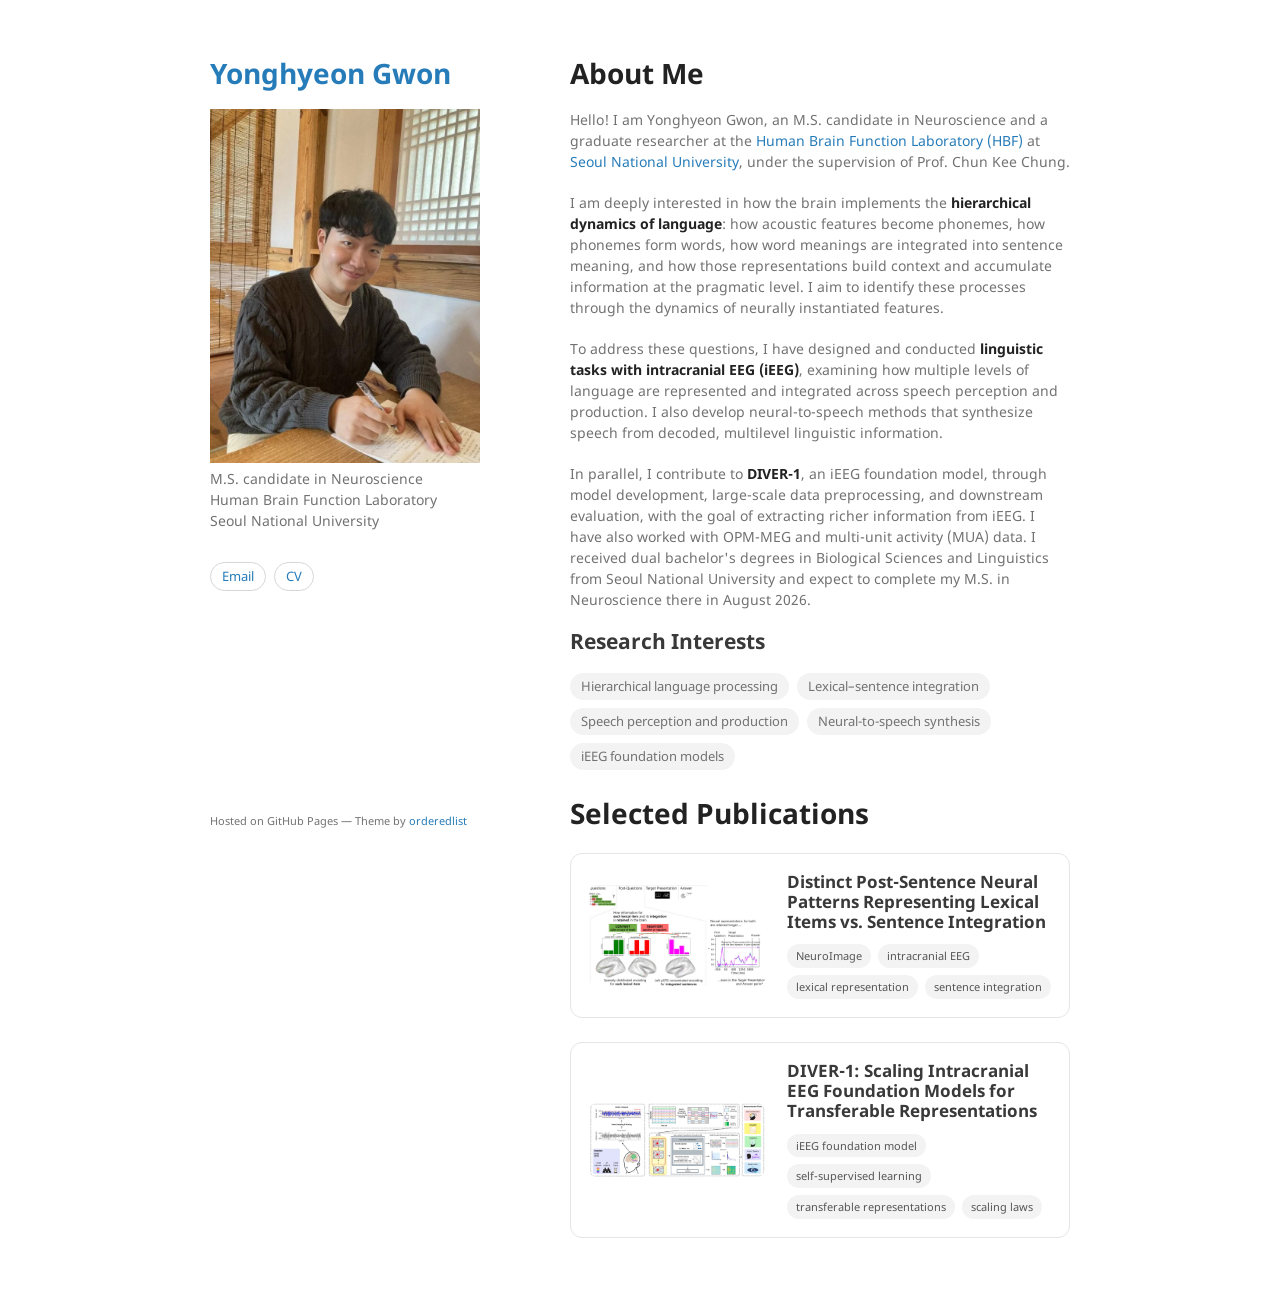
==== index.html @ faea263f "Publish Yonghyeon Gwon CV website Preserve the reference Minimal layout while adding the approved pr" ====
<!DOCTYPE html>
<html lang="en-US">
  <head>
    <meta charset="UTF-8">
    <meta http-equiv="X-UA-Compatible" content="IE=edge">
    <meta name="viewport" content="width=device-width, initial-scale=1">
    <title>About Me | Yonghyeon Gwon</title>
    <link rel="stylesheet" href="style.css">
  </head>
  <body>
    <div class="wrapper">
      <header>
        <h1><a href="/">Yonghyeon Gwon</a></h1>
        <img src="profile.jpg" alt="Logo">
        <p>M.S. candidate in Neuroscience<br>
        Human Brain Function Laboratory<br>
        Seoul National University<br><br>
        <span class="sidebar-links">
          <a href="mailto:gyh0321@snu.ac.kr">Email</a>
          <a href="Yonghyeon_Gwon_CV.pdf" target="_blank" rel="noopener noreferrer">CV</a>
        </span></p>
      </header>
      <section><h1>About Me</h1>
<p>Hello! I am Yonghyeon Gwon, an M.S. candidate in Neuroscience and a graduate researcher at the <a href="https://www.hbf.re.kr/">Human Brain Function Laboratory (HBF)</a> at <a href="https://en.snu.ac.kr/">Seoul National University</a>, under the supervision of Prof. Chun Kee Chung.</p>
<p>I am deeply interested in how the brain implements the <strong>hierarchical dynamics of language</strong>: how acoustic features become phonemes, how phonemes form words, how word meanings are integrated into sentence meaning, and how those representations build context and accumulate information at the pragmatic level. I aim to identify these processes through the dynamics of neurally instantiated features.</p>
<p>To address these questions, I have designed and conducted <strong>linguistic tasks with intracranial EEG (iEEG)</strong>, examining how multiple levels of language are represented and integrated across speech perception and production. I also develop neural-to-speech methods that synthesize speech from decoded, multilevel linguistic information.</p>
<p>In parallel, I contribute to <strong>DIVER-1</strong>, an iEEG foundation model, through model development, large-scale data preprocessing, and downstream evaluation, with the goal of extracting richer information from iEEG. I have also worked with OPM-MEG and multi-unit activity (MUA) data. I received dual bachelor&#39;s degrees in Biological Sciences and Linguistics from Seoul National University and expect to complete my M.S. in Neuroscience there in August 2026.</p>
<h2>Research Interests</h2>
<div class="interest-tags">
  <span>Hierarchical language processing</span>
  <span>Lexical–sentence integration</span>
  <span>Speech perception and production</span>
  <span>Neural-to-speech synthesis</span>
  <span>iEEG foundation models</span>
</div>

<h1>Selected Publications</h1>
<div class="project-card" onclick="location.href='https://www.sciencedirect.com/science/article/pii/S1053811926000212'">
  <img src="neuroimage-graphical-abstract.jpg" alt="Graphical abstract for the NeuroImage study" class="project-thumb">
  <div class="project-info">
    <h2>Distinct Post-Sentence Neural Patterns Representing Lexical Items vs. Sentence Integration</h2>
    <div class="project-keywords">
      <span>NeuroImage</span>
      <span>intracranial EEG</span>
      <span>lexical representation</span>
      <span>sentence integration</span>
    </div>
  </div>
</div>

<div class="project-card" onclick="location.href='https://arxiv.org/abs/2512.19097'">
  <img src="diver1-architecture.jpg" alt="DIVER-1 architecture and evaluation pipeline" class="project-thumb">
  <div class="project-info">
    <h2>DIVER-1: Scaling Intracranial EEG Foundation Models for Transferable Representations</h2>
    <div class="project-keywords">
      <span>iEEG foundation model</span>
      <span>self-supervised learning</span>
      <span>transferable representations</span>
      <span>scaling laws</span>
    </div>
  </div>
</div>
</section>
      <footer>
        <p><small>Hosted on GitHub Pages &mdash; Theme by <a href="https://github.com/orderedlist">orderedlist</a></small></p>
      </footer>
    </div>
  </body>
</html>
---- style.css ----
@font-face{font-family:'Noto Sans';font-weight:400;font-style:normal;src:url("../fonts/Noto-Sans-regular/Noto-Sans-regular.eot");src:url("../fonts/Noto-Sans-regular/Noto-Sans-regular.eot?#iefix") format("embedded-opentype"),local("Noto Sans"),local("Noto-Sans-regular"),url("[data-uri]") format("woff2"),url("../fonts/Noto-Sans-regular/Noto-Sans-regular.woff") format("woff"),url("../fonts/Noto-Sans-regular/Noto-Sans-regular.ttf") format("truetype"),url("../fonts/Noto-Sans-regular/Noto-Sans-regular.svg#NotoSans") format("svg")}@font-face{font-family:'Noto Sans';font-weight:700;font-style:normal;src:url("../fonts/Noto-Sans-700/Noto-Sans-700.eot");src:url("../fonts/Noto-Sans-700/Noto-Sans-700.eot?#iefix") format("embedded-opentype"),local("Noto Sans Bold"),local("Noto-Sans-700"),url("[data-uri]") format("woff2"),url("../fonts/Noto-Sans-700/Noto-Sans-700.woff") format("woff"),url("../fonts/Noto-Sans-700/Noto-Sans-700.ttf") format("truetype"),url("../fonts/Noto-Sans-700/Noto-Sans-700.svg#NotoSans") format("svg")}@font-face{font-family:'Noto Sans';font-weight:400;font-style:italic;src:url("../fonts/Noto-Sans-italic/Noto-Sans-italic.eot");src:url("../fonts/Noto-Sans-italic/Noto-Sans-italic.eot?#iefix") format("embedded-opentype"),local("Noto Sans Italic"),local("Noto-Sans-italic"),url("[data-uri]") format("woff2"),url("../fonts/Noto-Sans-italic/Noto-Sans-italic.woff") format("woff"),url("../fonts/Noto-Sans-italic/Noto-Sans-italic.ttf") format("truetype"),url("../fonts/Noto-Sans-italic/Noto-Sans-italic.svg#NotoSans") format("svg")}@font-face{font-family:'Noto Sans';font-weight:700;font-style:italic;src:url("../fonts/Noto-Sans-700italic/Noto-Sans-700italic.eot");src:url("../fonts/Noto-Sans-700italic/Noto-Sans-700italic.eot?#iefix") format("embedded-opentype"),local("Noto Sans Bold Italic"),local("Noto-Sans-700italic"),url("[data-uri]") format("woff2"),url("../fonts/Noto-Sans-700italic/Noto-Sans-700italic.woff") format("woff"),url("../fonts/Noto-Sans-700italic/Noto-Sans-700italic.ttf") format("truetype"),url("../fonts/Noto-Sans-700italic/Noto-Sans-700italic.svg#NotoSans") format("svg")}.highlight table td{padding:5px}.highlight table pre{margin:0}.highlight .cm{color:#999988;font-style:italic}.highlight .cp{color:#999999;font-weight:bold}.highlight .c1{color:#999988;font-style:italic}.highlight .cs{color:#999999;font-weight:bold;font-style:italic}.highlight .c,.highlight .cd{color:#999988;font-style:italic}.highlight .err{color:#a61717;background-color:#e3d2d2}.highlight .gd{color:#000000;background-color:#ffdddd}.highlight .ge{color:#000000;font-style:italic}.highlight .gr{color:#aa0000}.highlight .gh{color:#999999}.highlight .gi{color:#000000;background-color:#ddffdd}.highlight .go{color:#888888}.highlight .gp{color:#555555}.highlight .gs{font-weight:bold}.highlight .gu{color:#aaaaaa}.highlight .gt{color:#aa0000}.highlight .kc{color:#000000;font-weight:bold}.highlight .kd{color:#000000;font-weight:bold}.highlight .kn{color:#000000;font-weight:bold}.highlight .kp{color:#000000;font-weight:bold}.highlight .kr{color:#000000;font-weight:bold}.highlight .kt{color:#445588;font-weight:bold}.highlight .k,.highlight .kv{color:#000000;font-weight:bold}.highlight .mf{color:#009999}.highlight .mh{color:#009999}.highlight .il{color:#009999}.highlight .mi{color:#009999}.highlight .mo{color:#009999}.highlight .m,.highlight .mb,.highlight .mx{color:#009999}.highlight .sb{color:#d14}.highlight .sc{color:#d14}.highlight .sd{color:#d14}.highlight .s2{color:#d14}.highlight .se{color:#d14}.highlight .sh{color:#d14}.highlight .si{color:#d14}.highlight .sx{color:#d14}.highlight .sr{color:#009926}.highlight .s1{color:#d14}.highlight .ss{color:#990073}.highlight .s{color:#d14}.highlight .na{color:#008080}.highlight .bp{color:#999999}.highlight .nb{color:#0086B3}.highlight .nc{color:#445588;font-weight:bold}.highlight .no{color:#008080}.highlight .nd{color:#3c5d5d;font-weight:bold}.highlight .ni{color:#800080}.highlight .ne{color:#990000;font-weight:bold}.highlight .nf{color:#990000;font-weight:bold}.highlight .nl{color:#990000;font-weight:bold}.highlight .nn{color:#555555}.highlight .nt{color:#000080}.highlight .vc{color:#008080}.highlight .vg{color:#008080}.highlight .vi{color:#008080}.highlight .nv{color:#008080}.highlight .ow{color:#000000;font-weight:bold}.highlight .o{color:#000000;font-weight:bold}.highlight .w{color:#bbbbbb}.highlight{background-color:#f8f8f8}body{background-color:#fff;padding:50px;font:14px/1.5 "Noto Sans", "Helvetica Neue", Helvetica, Arial, sans-serif;color:#727272;font-weight:400}h1,h2,h3,h4,h5,h6{color:#222;margin:0 0 20px}p,ul,ol,table,pre,dl{margin:0 0 20px}h1,h2,h3{line-height:1.1}h1{font-size:28px}h2{color:#393939}h3,h4,h5,h6{color:#494949}a{color:#267CB9;text-decoration:none}a:hover,a:focus{color:#069;font-weight:bold}a small{font-size:11px;color:#777;margin-top:-0.3em;display:block}a:hover small{color:#777}.wrapper{width:860px;margin:0 auto}blockquote{border-left:1px solid #e5e5e5;margin:0;padding:0 0 0 20px;font-style:italic}code,pre{font-family:Monaco, Bitstream Vera Sans Mono, Lucida Console, Terminal, Consolas, Liberation Mono, DejaVu Sans Mono, Courier New, monospace;color:#333}pre{padding:8px 15px;background:#f8f8f8;border-radius:5px;border:1px solid #e5e5e5;overflow-x:auto}table{width:100%;border-collapse:collapse}th,td{text-align:left;padding:5px 10px;border-bottom:1px solid #e5e5e5}dt{color:#444;font-weight:700}th{color:#444}img{max-width:100%}kbd{background-color:#fafbfc;border:1px solid #c6cbd1;border-bottom-color:#959da5;border-radius:3px;box-shadow:inset 0 -1px 0 #959da5;color:#444d56;display:inline-block;font-size:11px;line-height:10px;padding:3px 5px;vertical-align:middle}header{width:270px;float:left;position:fixed;-webkit-font-smoothing:subpixel-antialiased}ul.downloads{list-style:none;height:40px;padding:0;background:#f4f4f4;border-radius:5px;border:1px solid #e0e0e0;width:270px}.downloads li{width:89px;float:left;border-right:1px solid #e0e0e0;height:40px}.downloads li:first-child a{border-radius:5px 0 0 5px}.downloads li:last-child a{border-radius:0 5px 5px 0}.downloads a{line-height:1;font-size:11px;color:#676767;display:block;text-align:center;padding-top:6px;height:34px}.downloads a:hover,.downloads a:focus{color:#675C5C;font-weight:bold}.downloads ul a:active{background-color:#f0f0f0}strong{color:#222;font-weight:700}.downloads li+li+li{border-right:none;width:89px}.downloads a strong{font-size:14px;display:block;color:#222}section{width:500px;float:right;padding-bottom:50px}small{font-size:11px}hr{border:0;background:#e5e5e5;height:1px;margin:0 0 20px}footer{width:270px;float:left;position:fixed;bottom:50px;-webkit-font-smoothing:subpixel-antialiased}@media print, screen and (max-width: 960px){div.wrapper{width:auto;margin:0}header,section,footer{float:none;position:static;width:auto}header{padding-right:320px}section{border:1px solid #e5e5e5;border-width:1px 0;padding:20px 0;margin:0 0 20px}header a small{display:inline}header ul{position:absolute;right:50px;top:52px}}@media print, screen and (max-width: 720px){body{word-wrap:break-word}header{padding:0}header ul,header p.view{position:static}pre,code{word-wrap:normal}}@media print, screen and (max-width: 480px){body{padding:15px}.downloads{width:99%}.downloads li,.downloads li+li+li{width:33%}}@media print{body{padding:0.4in;font-size:12pt;color:#444}}.logo img{max-width:200px;border-radius:50%;box-shadow:0 4px 12px rgba(0,0,0,0.3)}.project-card{display:flex;gap:18px;align-items:flex-start;margin:28px 0;padding:18px;border:1px solid #e5e5e5;border-radius:12px;background:#ffffff}.project-img{width:180px;max-width:35%;height:auto;border-radius:10px;object-fit:cover}.project-text h2{margin-top:0;margin-bottom:8px;font-size:1.25em}.project-text p{margin-bottom:8px}.project-tags{font-size:0.9em;color:#666666}@media screen and (max-width: 600px){.project-card{display:block}.project-img{width:100%;max-width:100%;margin-bottom:12px}}.profile-links{margin:18px 0 24px 0}.profile-links a{display:inline-block;margin:0 8px 8px 0;padding:6px 12px;border:1px solid #d6d6d6;border-radius:999px;font-size:0.9em;text-decoration:none}.profile-links a:hover{border-color:#777777;text-decoration:none}.project-card{display:flex;align-items:center;gap:22px;margin:24px 0;padding:18px;border:1px solid #e5e5e5;border-radius:12px;background:#ffffff;cursor:pointer;transition:box-shadow 0.15s ease, transform 0.15s ease}.project-card:hover{box-shadow:0 4px 14px rgba(0,0,0,0.08);transform:translateY(-2px)}.project-thumb{width:220px;max-width:38%;height:auto;border-radius:8px;object-fit:contain;flex-shrink:0}.project-info{flex:1}.project-info h2{margin:0 0 12px 0;font-size:1.2em;line-height:1.2}.project-keywords{display:flex;flex-wrap:wrap;gap:7px}.project-keywords span{display:inline-block;padding:5px 9px;border-radius:999px;background:#f3f3f3;font-size:0.82em;color:#555555;line-height:1.2}@media screen and (max-width: 600px){.project-card{display:block}.project-thumb{width:100%;max-width:100%;margin-bottom:14px}}.sidebar-links{display:flex;flex-wrap:wrap;gap:8px;margin-top:10px}.sidebar-links a{display:inline-block;padding:6px 11px;border:1px solid #d6d6d6;border-radius:999px;font-size:0.9em;text-decoration:none;line-height:1.2}.sidebar-links a:hover{border-color:#777777;text-decoration:none}.interest-tags{display:flex;flex-wrap:wrap;gap:8px;margin:12px 0 28px 0}.interest-tags span{display:inline-block;padding:6px 11px;border-radius:999px;background:#f3f3f3;font-size:0.9em;line-height:1.2}.project-full-img{width:100%;max-width:900px;display:block;margin:20px 0 28px 0;border-radius:12px;border:1px solid #e5e5e5}
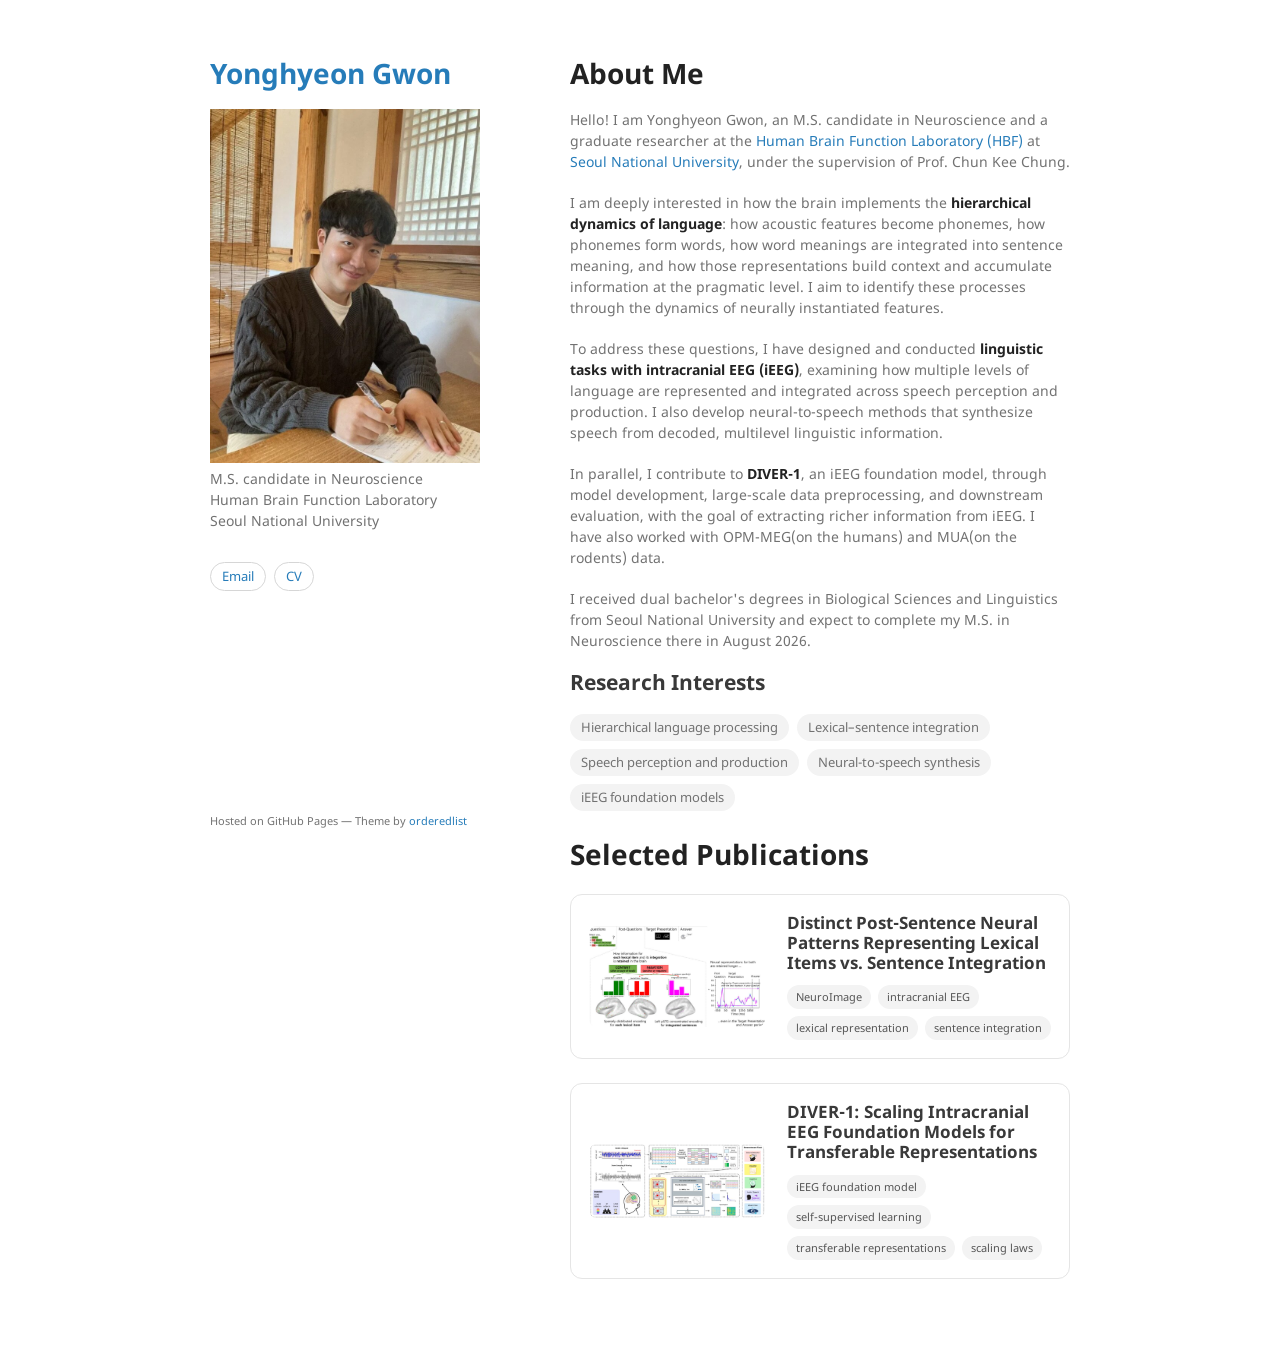
==== commit 6d979d1f: "Revise research description and data types in index.html Updated the description of my research cont" ====
--- a/index.html
+++ b/index.html
@@ -24,7 +24,8 @@
 <p>Hello! I am Yonghyeon Gwon, an M.S. candidate in Neuroscience and a graduate researcher at the <a href="https://www.hbf.re.kr/">Human Brain Function Laboratory (HBF)</a> at <a href="https://en.snu.ac.kr/">Seoul National University</a>, under the supervision of Prof. Chun Kee Chung.</p>
 <p>I am deeply interested in how the brain implements the <strong>hierarchical dynamics of language</strong>: how acoustic features become phonemes, how phonemes form words, how word meanings are integrated into sentence meaning, and how those representations build context and accumulate information at the pragmatic level. I aim to identify these processes through the dynamics of neurally instantiated features.</p>
 <p>To address these questions, I have designed and conducted <strong>linguistic tasks with intracranial EEG (iEEG)</strong>, examining how multiple levels of language are represented and integrated across speech perception and production. I also develop neural-to-speech methods that synthesize speech from decoded, multilevel linguistic information.</p>
-<p>In parallel, I contribute to <strong>DIVER-1</strong>, an iEEG foundation model, through model development, large-scale data preprocessing, and downstream evaluation, with the goal of extracting richer information from iEEG. I have also worked with OPM-MEG and multi-unit activity (MUA) data. I received dual bachelor&#39;s degrees in Biological Sciences and Linguistics from Seoul National University and expect to complete my M.S. in Neuroscience there in August 2026.</p>
+<p>In parallel, I contribute to <strong>DIVER-1</strong>, an iEEG foundation model, through model development, large-scale data preprocessing, and downstream evaluation, with the goal of extracting richer information from iEEG. I have also worked with OPM-MEG(on the humans) and MUA(on the rodents) data. </p> 
+<p>I received dual bachelor&#39;s degrees in Biological Sciences and Linguistics from Seoul National University and expect to complete my M.S. in Neuroscience there in August 2026.</p>
 <h2>Research Interests</h2>
 <div class="interest-tags">
   <span>Hierarchical language processing</span>
@@ -66,4 +67,4 @@
       </footer>
     </div>
   </body>
-</html>+</html>
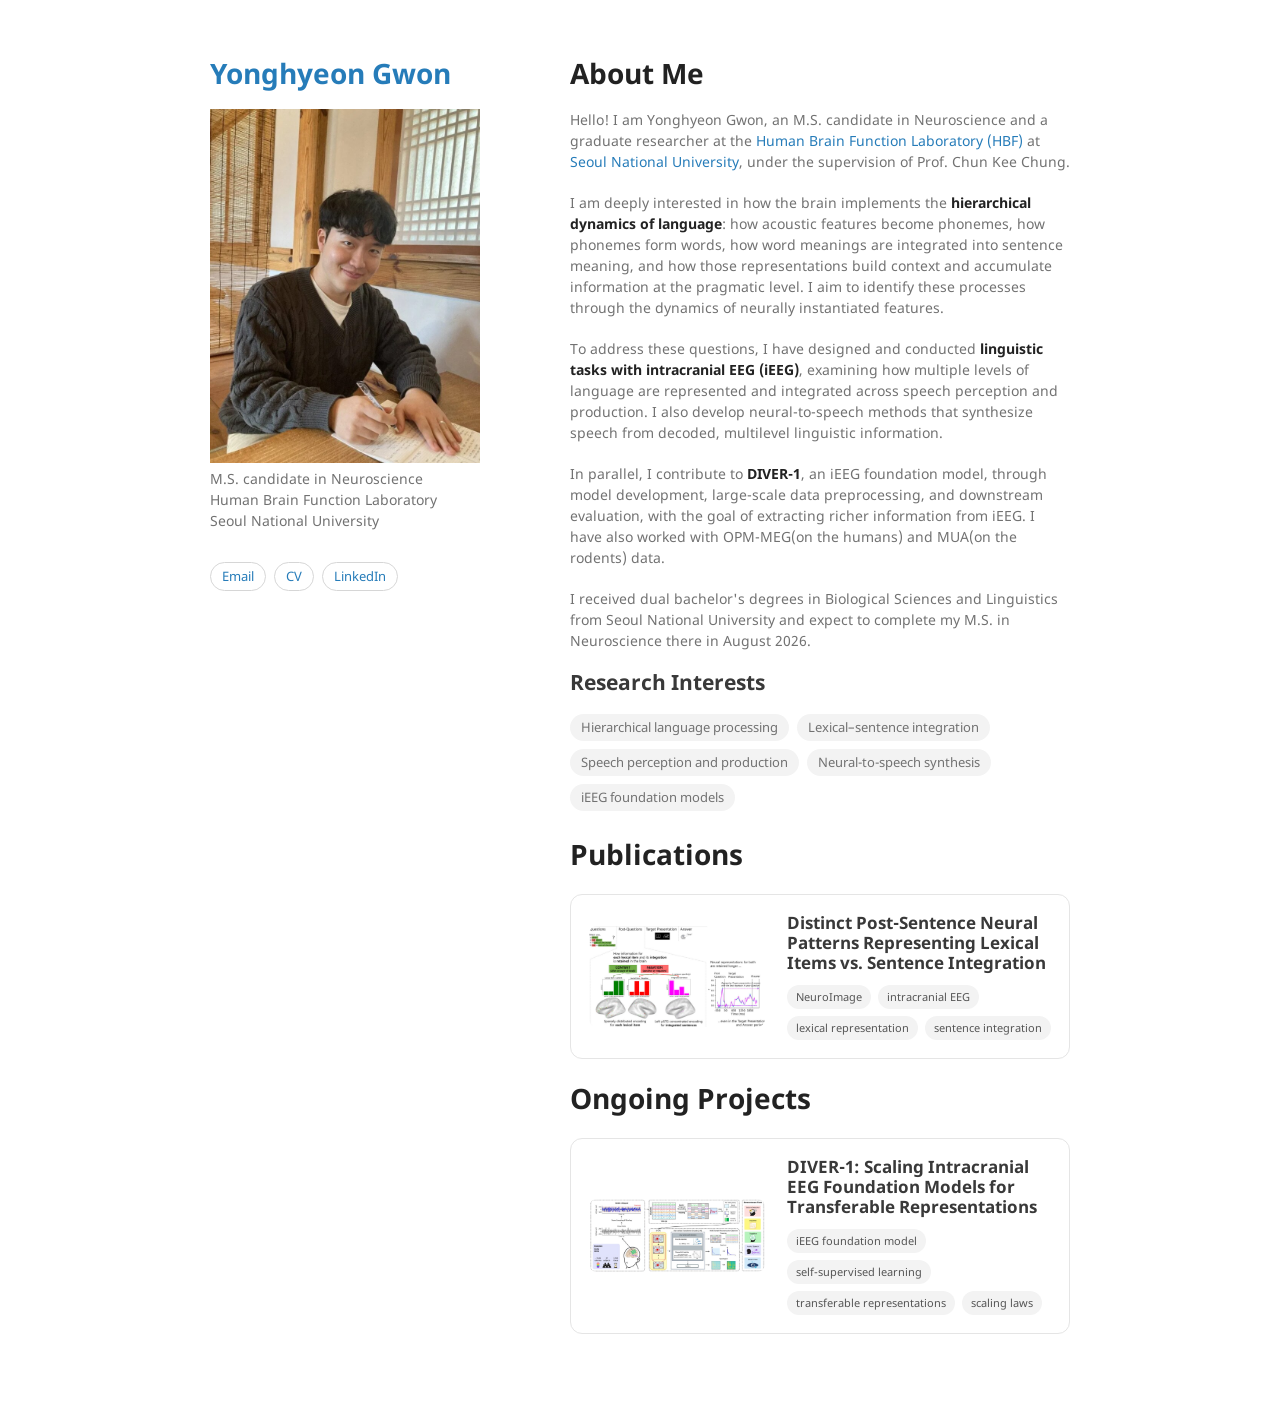
==== commit ccdbfa6b: "Update publications section and add ongoing projects" ====
--- a/index.html
+++ b/index.html
@@ -18,6 +18,7 @@
         <span class="sidebar-links">
           <a href="mailto:gyh0321@snu.ac.kr">Email</a>
           <a href="Yonghyeon_Gwon_CV.pdf" target="_blank" rel="noopener noreferrer">CV</a>
+          <a href="https://www.linkedin.com/in/yonghyeon-gwon-5b9995399/" target="_blank" rel="noopener noreferrer">LinkedIn</a>
         </span></p>
       </header>
       <section><h1>About Me</h1>
@@ -35,7 +36,8 @@
   <span>iEEG foundation models</span>
 </div>
 
-<h1>Selected Publications</h1>
+
+<h1>Publications</h1>
 <div class="project-card" onclick="location.href='https://www.sciencedirect.com/science/article/pii/S1053811926000212'">
   <img src="neuroimage-graphical-abstract.jpg" alt="Graphical abstract for the NeuroImage study" class="project-thumb">
   <div class="project-info">
@@ -49,6 +51,8 @@
   </div>
 </div>
 
+
+<h1>Ongoing Projects</h1>
 <div class="project-card" onclick="location.href='https://arxiv.org/abs/2512.19097'">
   <img src="diver1-architecture.jpg" alt="DIVER-1 architecture and evaluation pipeline" class="project-thumb">
   <div class="project-info">
@@ -59,12 +63,3 @@
       <span>transferable representations</span>
       <span>scaling laws</span>
     </div>
-  </div>
-</div>
-</section>
-      <footer>
-        <p><small>Hosted on GitHub Pages &mdash; Theme by <a href="https://github.com/orderedlist">orderedlist</a></small></p>
-      </footer>
-    </div>
-  </body>
-</html>
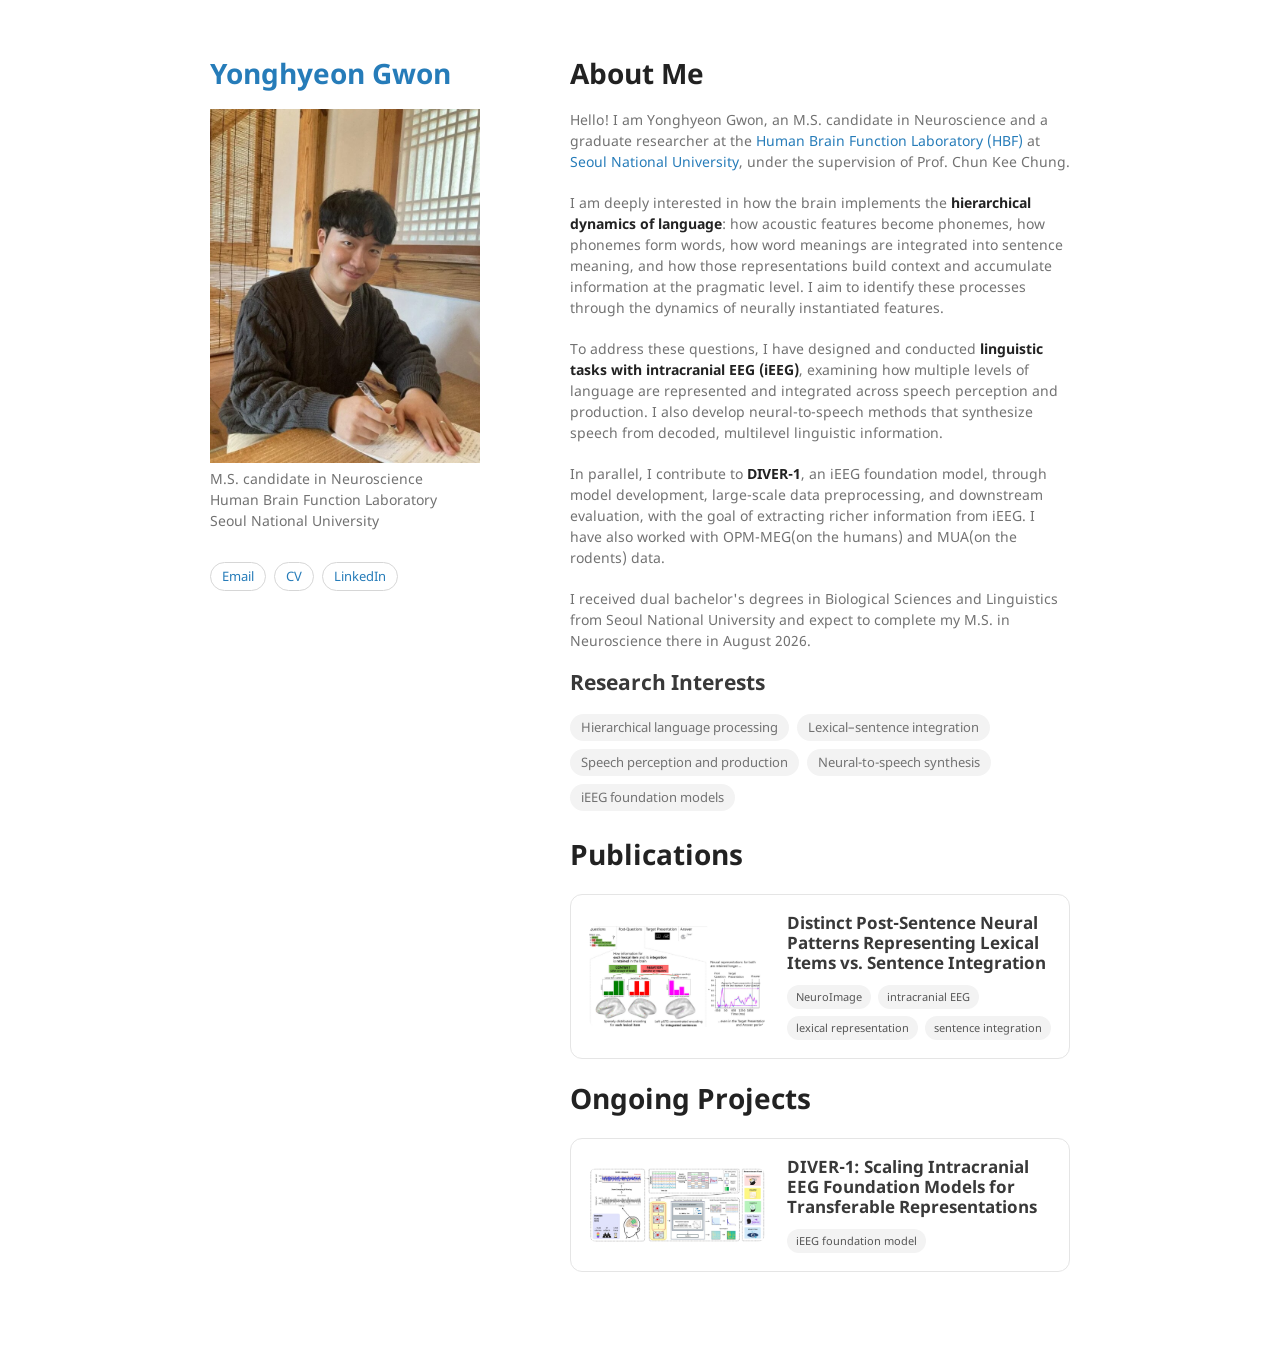
==== commit 62218e76: "Link project cards to internal detail pages" ====
--- a/index.html
+++ b/index.html
@@ -37,8 +37,10 @@
 </div>
 
 
+
+
 <h1>Publications</h1>
-<div class="project-card" onclick="location.href='https://www.sciencedirect.com/science/article/pii/S1053811926000212'">
+<div class="project-card" onclick="location.href='/projects/neuroimage/'">
   <img src="neuroimage-graphical-abstract.jpg" alt="Graphical abstract for the NeuroImage study" class="project-thumb">
   <div class="project-info">
     <h2>Distinct Post-Sentence Neural Patterns Representing Lexical Items vs. Sentence Integration</h2>
@@ -52,14 +54,12 @@
 </div>
 
 
+
+
 <h1>Ongoing Projects</h1>
-<div class="project-card" onclick="location.href='https://arxiv.org/abs/2512.19097'">
+<div class="project-card" onclick="location.href='/projects/diver/'">
   <img src="diver1-architecture.jpg" alt="DIVER-1 architecture and evaluation pipeline" class="project-thumb">
   <div class="project-info">
     <h2>DIVER-1: Scaling Intracranial EEG Foundation Models for Transferable Representations</h2>
     <div class="project-keywords">
       <span>iEEG foundation model</span>
-      <span>self-supervised learning</span>
-      <span>transferable representations</span>
-      <span>scaling laws</span>
-    </div>
